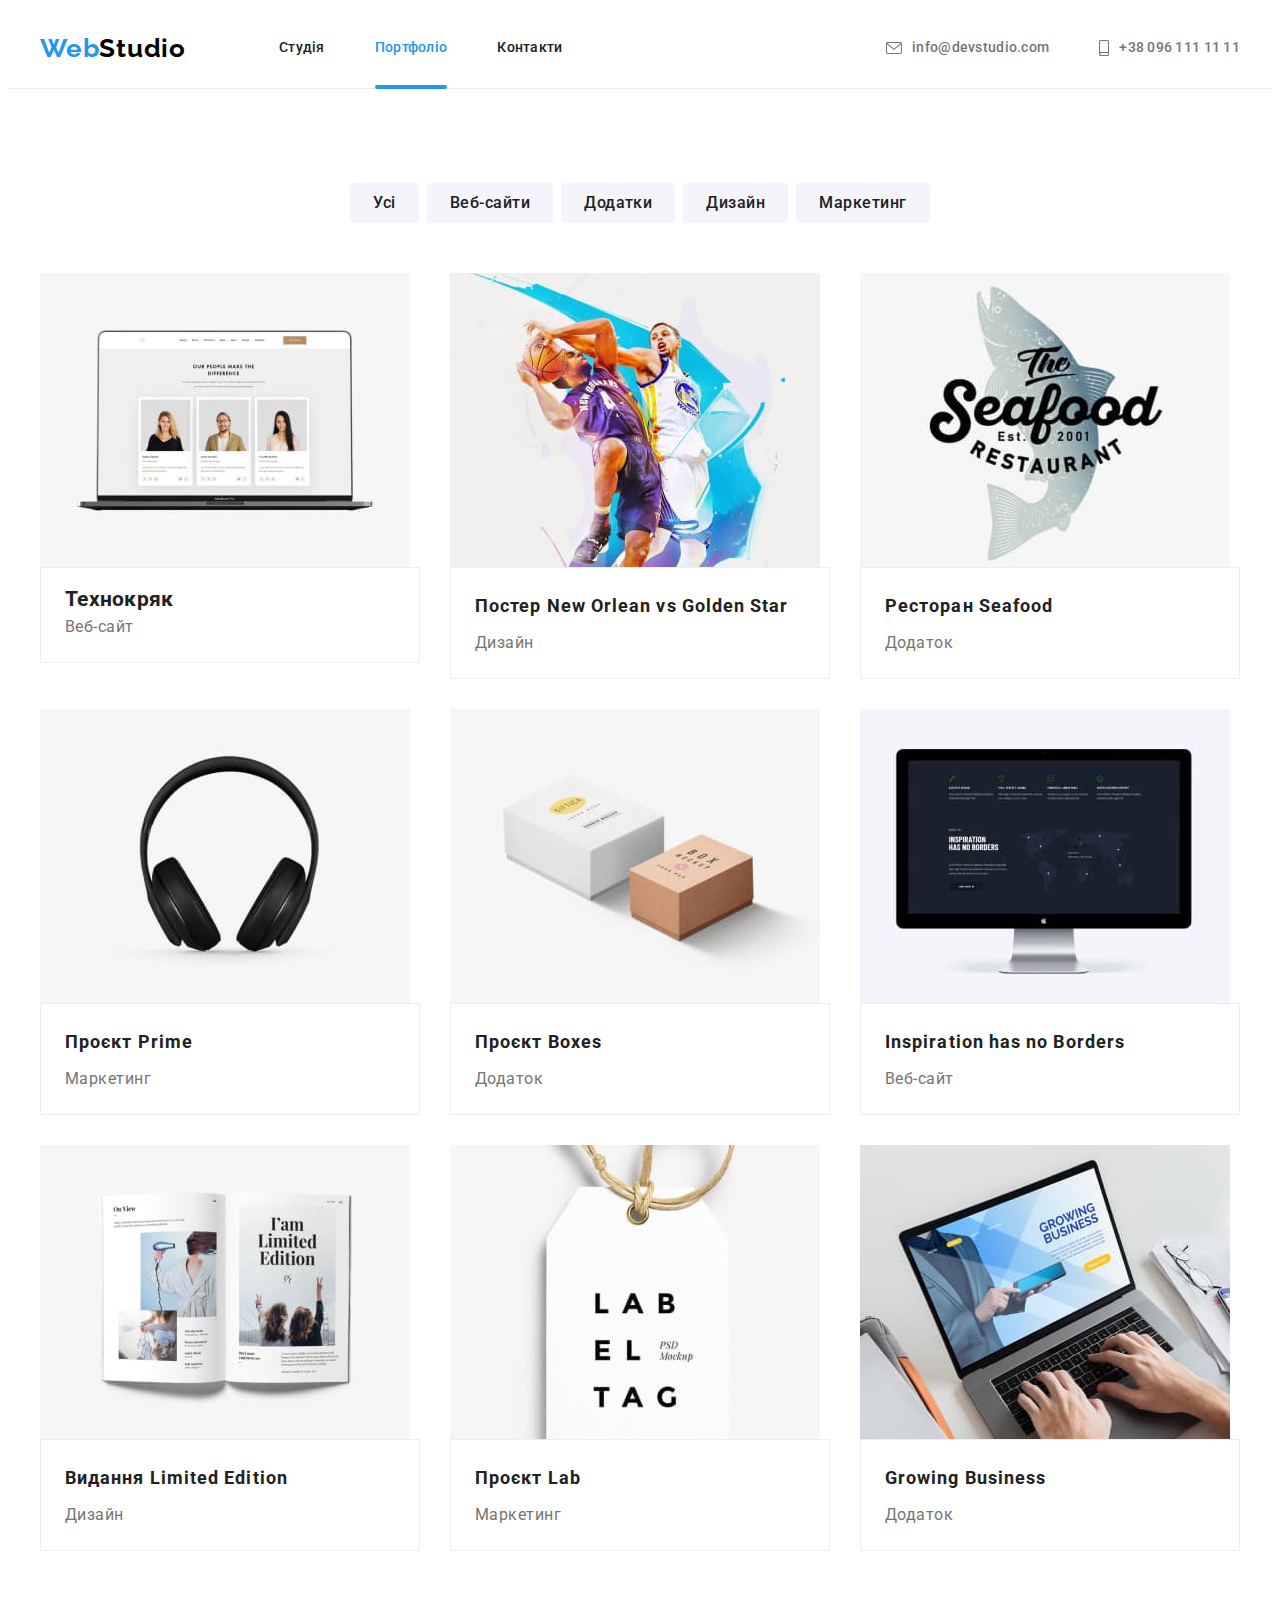
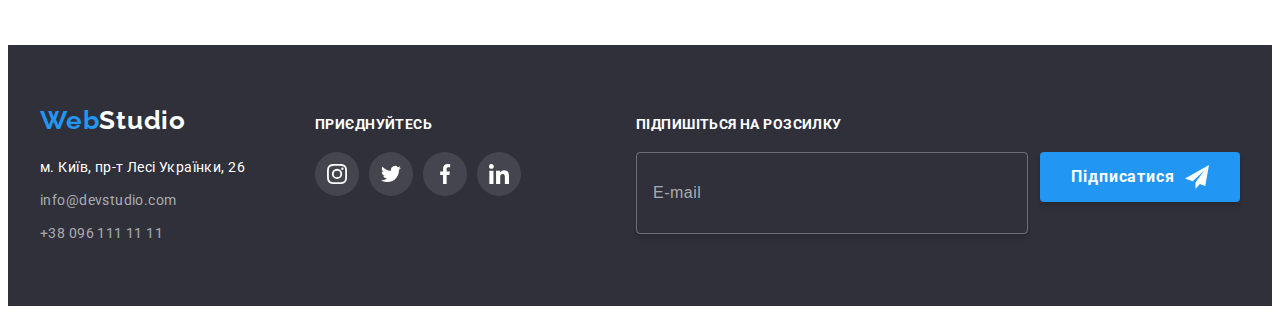
==== portfolio.html @ 50633098 "add base" ====
<!DOCTYPE html>
<html lang="uk">
  <head>
    <meta charset="UTF-8" />
    <meta http-equiv="X-UA-Compatible" content="IE=edge" />
    <meta name="viewport" content="width=device-width, initial-scale=1.0" />
    <title>Document</title>
    <link rel="preconnect" href="https://fonts.googleapis.com" />
    <link rel="preconnect" href="https://fonts.gstatic.com" crossorigin />
    <link
      href="https://fonts.googleapis.com/css2?family=Raleway:wght@700&family=Roboto:wght@400;500;700;900&display=swap"
      rel="stylesheet"
    />
    <link
      rel="stylesheet"
      href="https://cdnjs.cloudflare.com/ajax/libs/modern-normalize/1.1.0/modern-normalize.min.css"
      integrity="sha512-wpPYUAdjBVSE4KJnH1VR1HeZfpl1ub8YT/NKx4PuQ5NmX2tKuGu6U/JRp5y+Y8XG2tV+wKQpNHVUX03MfMFn9Q=="
      crossorigin="anonymous"
      referrerpolicy="no-referrer"
    />
    <link rel="stylesheet" href="./css/main.min.css" />
  </head>
  <body>
    <header class="header">
      <div class="container header__container">
        <nav class="navigation">
          <a href="./index.html" class="logo link" lang="en"
            >Web<span class="logo--color-dark">Studio</span></a
          >
          <ul class="menu list">
            <li class="menu__item">
              <a href="./index.html" class="menu__link link">Студія</a>
            </li>
            <li class="menu__item">
              <a href="./portfolio.html" class="menu__link link current">Портфоліо</a>
            </li>
            <li class="menu__item">
              <a href="#" class="menu__link link">Контакти</a>
            </li>
          </ul>
        </nav>
        <ul class="connect list connect__header">
          <li class="connect__item">
            <a class="connect__mail link" href="mailto:info@devstudio.com"
              ><svg class="connect__mail-icon" width="16" height="12">
                <use href="./images/icons.svg#icon-envelope"></use></svg
              >info@devstudio.com</a
            >
          </li>
          <li class="connect__item">
            <a class="connect__tel link" href="tel:+380961111111"
              ><svg class="connect__tel-icon" width="10" height="16">
                <use href="./images/icons.svg#icon-smartphone"></use></svg
              >+38 096 111 11 11</a
            >
          </li>
        </ul>
      </div>
    </header>

    <main>
      <section class="section portfolio">
        <div class="container buttons-container">
          <h1 class="visually-hidden">Портфоліо</h1>
          <ul class="list list-buttons">
            <li><button class="list-buttons__btn" type="button">Усі</button></li>

            <li><button class="list-buttons__btn" type="button">Веб-сайти</button></li>

            <li><button class="list-buttons__btn" type="button">Додатки</button></li>

            <li><button class="list-buttons__btn" type="button">Дизайн</button></li>

            <li><button class="list-buttons__btn" type="button">Маркетинг</button></li>
          </ul>

          <ul class="list card-list">
            <li class="card-list__item">
              <a class="link card-list__link" href="#1">
                <div class="top-wrap">
                  <img src="./images/laptop.jpg" alt="laptop" width="370" height="294" />
                  <p class="top-wrap__descr">
                    Ресурс пропонує комплексні пропозиції з різним рівнем функціоналу та сервісів.
                    Все це дозволить відвідувачу отримати вичерпні відомості про компанію чи
                    приватну особу.
                  </p>
                </div>
                <div class="portfolio-wrap">
                  <h2 class="card-card-list__title">Технокряк</h2>
                  <p class="card-list__text">Веб-сайт</p>
                </div>
              </a>
            </li>

            <li class="card-list__item">
              <a class="link card-list__link" href="#2">
                <div class="top-wrap">
                  <img
                    src="./images/basketball.jpg"
                    alt="basketball-players"
                    width="370"
                    height="294"
                  />
                  <p class="top-wrap__descr">
                    Lorem ipsum dolor sit amet consectetur, adipisicing elit. Consequatur veniam
                    assumenda labore, optio numquam consequuntur libero, cupiditate enim ratione
                    nobis deleniti vero tempora fuga sequi reiciendis, delectus rerum dicta iste.
                  </p>
                </div>

                <div class="portfolio-wrap">
                  <h2 class="card-list__title">
                    Постер <span lang="en">New Orlean vs Golden Star</span>
                  </h2>
                  <p class="card-list__text">Дизайн</p>
                </div>
              </a>
            </li>

            <li class="card-list__item">
              <a class="link card-list__link" href="#3">
                <div class="top-wrap">
                  <img src="./images/seafood.jpg" alt="seafood-app" width="370" height="294" />
                  <p class="top-wrap__descr">
                    Lorem ipsum, dolor sit amet consectetur adipisicing elit. Ex totam voluptates ea
                    consequuntur architecto quia ipsam distinctio quos expedita, impedit magnam
                    asperiores, quibusdam quisquam debitis earum neque. Consequatur, provident
                    quasi.
                  </p>
                </div>

                <div class="portfolio-wrap">
                  <h2 class="card-list__title">Ресторан <span lang="en">Seafood</span></h2>
                  <p class="card-list__text">Додаток</p>
                </div>
              </a>
            </li>

            <li class="card-list__item">
              <a class="link card-list__link" href="#4">
                <div class="top-wrap">
                  <img src="./images/headphones.jpg" alt="headphones" width="370" height="294" />
                  <p class="top-wrap__descr">
                    Lorem ipsum dolor sit, amet consectetur adipisicing elit. Sit necessitatibus
                    voluptates cupiditate cum voluptatum quaerat consequatur iste doloribus
                    perspiciatis quia, ad accusantium velit perferendis unde asperiores. Odio
                    blanditiis provident animi.
                  </p>
                </div>

                <div class="portfolio-wrap">
                  <h2 class="card-list__title">Проєкт <span lang="en">Prime</span></h2>
                  <p class="card-list__text">Маркетинг</p>
                </div>
              </a>
            </li>

            <li class="card-list__item">
              <a class="link card-list__link" href="#5">
                <div class="top-wrap">
                  <img src="./images/boxes.jpg" alt="boxes" width="370" height="294" />
                  <p class="top-wrap__descr">
                    Lorem ipsum dolor sit amet consectetur, adipisicing elit. Aperiam minus
                    explicabo a totam doloremque fugit odit quasi optio officiis veritatis at
                    numquam voluptatem, animi sed dolore repellendus. Consequuntur, minima
                    temporibus!
                  </p>
                </div>

                <div class="portfolio-wrap">
                  <h2 class="card-list__title">Проєкт <span lang="en">Boxes</span></h2>
                  <p class="card-list__text">Додаток</p>
                </div>
              </a>
            </li>

            <li class="card-list__item">
              <a class="link card-list__link" href="#6">
                <div class="top-wrap">
                  <img src="./images/monitor.jpg" alt="monitor" width="370" height="294" />
                  <p class="top-wrap__descr">
                    Lorem ipsum dolor sit amet consectetur adipisicing elit. Quas rem distinctio
                    alias molestias aspernatur amet reiciendis corporis magnam laudantium
                    praesentium eius, accusantium ducimus nisi adipisci, corrupti, tempora nobis
                    quae sit?
                  </p>
                </div>

                <div class="portfolio-wrap">
                  <h2 class="card-list__title">
                    <span lang="en">Inspiration has no Borders</span>
                  </h2>
                  <p class="card-list__text">Веб-сайт</p>
                </div>
              </a>
            </li>

            <li class="card-list__item">
              <a class="link card-list__link" href="#7">
                <div class="top-wrap">
                  <img src="./images/magazine.jpg" alt="magazine" width="370" height="294" />
                  <p class="top-wrap__descr">
                    Lorem ipsum dolor sit amet consectetur adipisicing elit. Quas rem distinctio
                    alias molestias aspernatur amet reiciendis corporis magnam laudantium
                    praesentium eius, accusantium ducimus nisi adipisci, corrupti, tempora nobis
                    quae sit?
                  </p>
                </div>

                <div class="portfolio-wrap">
                  <h2 class="card-list__title">Видання <span lang="en">Limited Edition</span></h2>
                  <p class="card-list__text">Дизайн</p>
                </div>
              </a>
            </li>

            <li class="card-list__item">
              <a class="link card-list__link" href="#8">
                <div class="top-wrap">
                  <img src="./images/tag.jpg" alt="label-tag" width="370" height="294" />
                  <p class="top-wrap__descr">
                    Lorem ipsum dolor sit amet consectetur adipisicing elit. Quas rem distinctio
                    alias molestias aspernatur amet reiciendis corporis magnam laudantium
                    praesentium eius, accusantium ducimus nisi adipisci, corrupti, tempora nobis
                    quae sit?
                  </p>
                </div>

                <div class="portfolio-wrap">
                  <h2 class="card-list__title">Проєкт <span lang="en">Lab</span></h2>
                  <p class="card-list__text">Маркетинг</p>
                </div>
              </a>
            </li>

            <li class="card-list__item">
              <a class="link card-list__link" href="#9">
                <div class="top-wrap">
                  <img src="./images/typing.jpg" alt="typing" width="370" height="294" />
                  <p class="top-wrap__descr">
                    Lorem ipsum dolor sit amet consectetur adipisicing elit. Quas rem distinctio
                    alias molestias aspernatur amet reiciendis corporis magnam laudantium
                    praesentium eius, accusantium ducimus nisi adipisci, corrupti, tempora nobis
                    quae sit?
                  </p>
                </div>

                <div class="portfolio-wrap">
                  <h2 class="card-list__title">
                    <span lang="en">Growing Business</span>
                  </h2>
                  <p class="card-list__text">Додаток</p>
                </div>
              </a>
            </li>
          </ul>
        </div>
      </section>
    </main>

    <footer class="section footer">
      <div class="container footer-container">
        <div class="footer-wrap">
          <div class="footer-address">
            <a class="logo link footer__logo" href="./index.html" lang="en"
              >Web<span class="logo--color-light">Studio</span></a
            >
            <address class="address">
              <ul class="list contacts-list">
                <li class="contacts-list__item">
                  <a
                    class="link contacts-list__map"
                    href="https://goo.gl/maps/CPtrU1FHBa2aNyZL9"
                    target="_blank"
                    rel="noopener noreferrer nofollow"
                    >м. Київ, пр-т Лесі Українки, 26</a
                  >
                </li>
                <li class="contacts-list__item">
                  <a class="link contacts-list__link" href="mailto:info@devstudio.com"
                    >info@devstudio.com</a
                  >
                </li>
                <li class="contacts-list__item">
                  <a class="link contacts-list__link" href="tel:+380961111111">+38 096 111 11 11</a>
                </li>
              </ul>
            </address>
          </div>

          <div class="footer-social">
            <p class="footer__title">Приєднуйтесь</p>
            <ul class="list socials">
              <li class="socials__item">
                <a
                  href=""
                  class="link socials__link socials__link--footer"
                  target="_blank"
                  rel="noreferrer noopener"
                >
                  <svg class="socials__icon" width="20" height="20">
                    <use href="./images/icons.svg#icon-instagram"></use>
                  </svg>
                </a>
              </li>
              <li class="socials__item">
                <a
                  href=""
                  class="link socials__link socials__link--footer"
                  target="_blank"
                  rel="noreferrer noopener"
                  ><svg class="socials__icon" width="20" height="20">
                    <use href="./images/icons.svg#icon-twitter"></use></svg
                ></a>
              </li>
              <li class="socials__item">
                <a
                  href=""
                  class="link socials__link socials__link--footer"
                  target="_blank"
                  rel="noreferrer noopener"
                  ><svg class="socials__icon" width="20" height="20">
                    <use href="./images/icons.svg#icon-facebook"></use></svg
                ></a>
              </li>
              <li class="socials__item">
                <a
                  href=""
                  class="link socials__link socials__link--footer"
                  target="_blank"
                  rel="noreferrer noopener"
                  ><svg class="socials__icon" width="20" height="20">
                    <use href="./images/icons.svg#icon-linkedin"></use></svg
                ></a>
              </li>
            </ul>
          </div>

          <div class="footer-sign-up">
            <form class="online-form">
              <label for="online-form__email" class="online-form__title"
                >Підпишіться на розсилку</label
              >
              <div class="wrap-input">
                <input
                  type="email"
                  name="user-sign-up"
                  class="online-form__input"
                  required
                  id="online-email"
                  placeholder="E-mail"
                />
                <button type="submit" class="btn online-form__btn">
                  Підписатися<svg class="online-form__icon" width="24" height="24">
                    <use href="./images/icons.svg#icon-send"></use>
                  </svg>
                </button>
              </div>
            </form>
          </div>
        </div>
      </div>
    </footer>
  </body>
</html>
---- css/main.min.css ----
:root{--primary-text-color: #212121;--secondary-text-color: #757575;--accent-color: #2196f3;--white-color: #ffffff;--secondary-bg-color: #f5f4fa;--footer-bg-color: #2f303a;--rgba-color: rgba(255, 255, 255, 0.6);--black-color: #000000;--hover-btn: #188ce8;--icons-color: #afb1b8;--card-set-gap: 30px;--card-shadow: 0px 1px 3px rgba(0, 0, 0, 0.12), 0px 1px 1px rgba(0, 0, 0, 0.14), 0px 2px 1px rgba(0, 0, 0, 0.2);--transition: 250ms cubic-bezier(0.4, 0, 0.2, 1)}p,h1,h2,h3,h4,h5,h6{margin:0}ul,ol{list-style:none;margin:0;padding-left:0}button{display:block;cursor:pointer;border:none;border-radius:4px}address{font-style:normal}img{display:block;max-width:100%;height:auto}.link{text-decoration:none}.pic-list__link,.img-list__text,.icons-list__area,.connect__mail,.connect__tel,.navigation,.header__container,.modal-form__check-text span,.modal-form__check-text,.modal__close,.socials__link,.btn{display:flex;align-items:center}body{font-family:"roboto",sans-serif;color:var(--primary-text-color);background:var(--white-color);font-size:14px;letter-spacing:.03em}.list{list-style:none}.link{font-size:14px;font-weight:500;line-height:1.14;letter-spacing:.02em;text-decoration:none;color:var(--primary-text-color)}.section{padding-top:94px;padding-bottom:94px}.visually-hidden{position:absolute;white-space:nowrap;width:1px;height:1px;overflow:hidden;border:0;padding:0;clip:rect(0 0 0 0);-webkit-clip-path:inset(50%);clip-path:inset(50%);margin:-1px}.logo{display:block;font-family:"Raleway",sans-serif;font-size:26px;font-weight:700;line-height:1.19;letter-spacing:.03em;color:var(--accent-color)}.logo--color-dark{color:#000;margin-right:93px}.logo--color-light{color:var(--white-color)}.container{width:1200px;padding-left:15px;padding-right:15px;margin:0 auto}.section-title{font-size:36px;line-height:1.17;margin-bottom:50px;text-align:center}.btn{font-family:inherit;font-style:normal;font-size:16px;font-weight:700;line-height:1.88;letter-spacing:.06em;margin:0 auto;color:var(--white-color);background-color:var(--accent-color);box-shadow:0px 4px 4px rgba(0,0,0,.15);border-radius:4px;border-color:rgba(0,0,0,0);transition:background-color var(--transition)}.btn:hover,.btn:focus{background-color:var(--hover-btn)}.socials{display:flex;justify-content:center;gap:10px}.socials__item{width:44px;height:44px}.socials__link{width:100%;height:100%;border-radius:50%;justify-content:center;transition:background-color var(--transition)}.socials__link:hover,.socials__link:focus{background-color:var(--accent-color);fill:var(--white-color)}.backdrop{width:100%;height:100%;background-color:rgba(0,0,0,.2);position:fixed;top:0;transition:opacity var(--transition),visibility var(--transition)}.backdrop.is-hidden{opacity:0;visibility:hidden;pointer-events:none}.modal{width:528px;min-height:581px;background-color:var(--white-color);border-radius:4px;box-shadow:0px 1px 3px rgba(0,0,0,.12),0px 1px 1px rgba(0,0,0,.14),0px 2px 1px rgba(0,0,0,.2);position:absolute;top:50%;left:50%;transform:translate(-50%, -50%) scale(1) rotate(0);transition:transform var(--transition),border-radius var(--transition);padding:40px}.backdrop.is-hidden .modal{transform:translate(-50%, -50%) scale(0) rotate(1turn);border-radius:50%}.modal__close{width:30px;height:30px;background-color:rgba(0,0,0,0);border:1px solid rgba(0,0,0,.1);border-radius:50%;position:absolute;top:8px;right:8px;justify-content:center;transition:fill var(--transition)}.modal__close:hover,.modal__close:focus{fill:var(--accent-color)}.modal__title{text-align:center;font-size:20px;font-weight:700;line-height:1.2;margin-bottom:12px}.modal-form__input{width:100%;height:40px;border:1px solid rgba(33,33,33,.2);border-radius:4px;color:var(--primary-text-color);font-size:14px;padding-left:42px;padding-right:12px;outline:rgba(0,0,0,0);transition:border var(--transition)}.modal-form__input:focus{border-color:var(--accent-color)}.modal-form__label{display:block;margin-bottom:4px;font-size:12px;line-height:1.17;letter-spacing:.01em;color:var(--secondary-text-color)}.modal-form__field{margin-bottom:10px}.modal-comment{margin-bottom:20px}.modal-form__checkbox{margin-bottom:30px}.modal-form__comment{width:100%;height:120px;border:1px solid rgba(33,33,33,.2);border-radius:4px;padding:12px 16px;outline:rgba(0,0,0,0);resize:none;transition:border-color var(--transition)}.modal-form__comment:focus{border-color:var(--accent-color)}.modal-form__comment::-moz-placeholder{font-size:12px;font-weight:400;line-height:.86;letter-spacing:.01em;color:rgba(117,117,117,.5)}.modal-form__comment:-ms-input-placeholder{font-size:12px;font-weight:400;line-height:.86;letter-spacing:.01em;color:rgba(117,117,117,.5)}.modal-form__comment::placeholder{font-size:12px;font-weight:400;line-height:.86;letter-spacing:.01em;color:rgba(117,117,117,.5)}.modal-form__input-wrap{position:relative}.modal-form__icon{position:absolute;left:12px;top:50%;transform:translateY(-50%);fill:currentColor;transition:fill var(--transition)}.modal-form__input:focus+.modal-form__icon{fill:var(--accent-color)}.modal-form__btn{width:200px;height:50px;padding:10px 52px}.modal-form__check-text{line-height:1.7;color:var(--secondary-text-color);justify-content:center}.modal-form__agree{color:var(--accent-color);margin-left:5px}.modal-form__check-text span{width:16px;height:15px;border:2px solid var(--primary-text-color);border-radius:2px;margin-right:8px;justify-content:center;fill:rgba(0,0,0,0);transition:border-color var(--transition),fill var(--transition)}.input-check:checked+.modal-form__check-text span{background-color:var(--accent-color);border-color:rgba(0,0,0,0);fill:var(--white-color)}.input-check:checked+.modal-form__check-text span{border-color:var(--accent-color)}.menu{display:flex;gap:50px}.menu .link.current::after{content:"";position:absolute;width:100%;height:4px;bottom:-1px;right:0;background:var(--accent-color);border-radius:2px}.menu .link:hover,.menu .link:focus{color:var(--accent-color)}.menu .link.current{color:var(--accent-color)}.menu__link{padding-top:32px;padding-bottom:32px}.menu__link{display:block;transition:color var(--transition);position:relative}.connect__mail,.connect__tel{font-size:14px;font-weight:500;line-height:1.14;letter-spacing:.02em;padding-top:32px;padding-bottom:32px;color:var(--secondary-text-color);justify-content:center;fill:currentColor;transition:color var(--transition)}.connect__mail:hover,.connect__mail:focus,.connect__tel:hover,.connect__tel:focus{color:var(--accent-color)}.header{border-bottom:1px solid #ececec}.connect{display:flex}.connect__header{margin-left:auto;gap:50px}.connect__mail-icon,.connect__tel-icon{margin-right:10px}.hero__container{text-align:center;padding-top:200px;padding-bottom:200px}.hero__title{font-size:44px;font-weight:900;line-height:1.36;letter-spacing:.06em;text-transform:uppercase;width:696px;margin:0 auto;color:var(--white-color);margin-bottom:30px}.hero__btn{padding:10px 32px}.overlay{max-width:1600px;height:600px;margin-left:auto;margin-right:auto;background-color:var(--footer-bg-color);background-image:linear-gradient(rgba(47, 48, 58, 0.4), rgba(47, 48, 58, 0.4)),url(../images/bg-img.jpg);background-repeat:no-repeat;background-position:center;background-size:cover}.icons-list{display:flex;gap:30px}.icons-list__item{width:270px}.icons-list__area{width:100%;height:120px;background:var(--secondary-bg-color);border-radius:4px;justify-content:center;margin-bottom:30px}.icons-list__title{font-size:14px;line-height:1.14;font-size:14px;line-height:1.14;text-transform:uppercase;margin-bottom:10px}.icons-list__text{font-size:14px;line-height:1.71;color:var(--secondary-text-color)}.about__container{padding-top:0}.img-list{display:flex;gap:30px}.img-list__wrap{position:relative}.img-list__text{position:absolute;bottom:0;color:var(--white-color);background:rgba(47,48,58,.8);font-weight:700;line-height:1.1;text-transform:uppercase;height:70px;width:100%;text-align:center;justify-content:center}.team{background-color:var(--secondary-bg-color)}.people-list{display:flex;gap:30px}.people-list__item{width:270px;background:var(--white-color);box-shadow:0px 1px 3px rgba(0,0,0,.12),0px 1px 1px rgba(0,0,0,.14),0px 2px 1px rgba(0,0,0,.2);border-radius:0px 0px 4px 4px;display:block}.people-list__wrap{padding-top:30px;padding-bottom:30px}.people-list__title{font-size:16px;font-weight:500;line-height:1.19;text-align:center;color:var(--primary-text-color);margin-bottom:10px}.people-list__text{font-size:16px;line-height:1.19;text-align:center;margin-bottom:16px;color:var(--secondary-text-color)}.socials__link--team{background:var(--white-color);fill:var(--icons-color);transition:fill var(--transition)}.socials__link--team:hover,.socials__link--team:focus{fill:var(--white-color)}.pic-list{display:flex;gap:30px}.pic-list__item{width:calc((100% - 150px)/6);height:90px}.pic-list__link{width:100%;height:100%;border:1px solid var(--icons-color);border-radius:4px;justify-content:center;fill:var(--icons-color);transition:border-color var(--transition),fill var(--transition)}.pic-list__link:hover,.pic-list__link:focus{border-color:var(--accent-color);fill:var(--accent-color)}.footer{padding-top:60px;padding-bottom:60px;background-color:var(--footer-bg-color)}.footer__logo{margin-bottom:20px}.address{font-style:normal}.contacts-list__map,.contacts-list__link{font-size:14px;font-weight:400;line-height:1.71;letter-spacing:.03em;transition:color var(--transition)}.contacts-list__map:hover,.contacts-list__map:focus,.contacts-list__link:hover,.contacts-list__link:focus{color:var(--accent-color)}.contacts-list__map{color:var(--white-color)}.contacts-list__link{color:var(--rgba-color)}.contacts-list__item:not(:last-child){margin-bottom:9px}.socials__link--footer{background:rgba(255,255,255,.1);fill:var(--white-color)}.footer__title,.online-form__title{margin-bottom:20px;text-transform:uppercase;font-weight:700;color:var(--white-color)}.online-form__title{display:block}.footer-wrap{display:flex;align-items:baseline}.footer-social{margin-left:70px}.footer-sign-up{margin-left:auto}.wrap-input{display:flex}.online-form__input{width:358px;height:50px;border:1px solid rgba(255,255,255,.3);box-shadow:0px 4px 4px rgba(0,0,0,.15);border-radius:4px;color:var(--secondary-text-color);font-size:16px;font-weight:400;line-height:1.26;letter-spacing:.03em;padding:15px 16px;outline:rgba(0,0,0,0);background-color:rgba(0,0,0,0);margin-right:12px;transition:border-color var(--transition)}.online-form__input:focus{border-color:var(--accent-color)}.online-form__input::-moz-placeholder{font-size:16px;line-height:1.26;letter-spacing:.03em;align-items:center;color:rgba(255,255,255,.6)}.online-form__input:-ms-input-placeholder{font-size:16px;line-height:1.26;letter-spacing:.03em;align-items:center;color:rgba(255,255,255,.6)}.online-form__input::placeholder{font-size:16px;line-height:1.26;letter-spacing:.03em;align-items:center;color:rgba(255,255,255,.6)}.online-form__btn{justify-content:center;gap:10px;width:200px;height:50px;padding:10px 28px}.online-form__icon{fill:currentColor}.list-buttons{display:flex;gap:8px;justify-content:center;margin-bottom:50px}.list-buttons__btn{display:inline-block;padding:6px 22px;border:1px solid rgba(0,0,0,0);font-family:inherit;font-style:normal;font-size:16px;font-weight:500;line-height:1.63;letter-spacing:.03em;text-align:center;color:var(--primary-text-color);background-color:var(--secondary-bg-color);transition:background-color var(--transition),color var(--transition),box-shadow var(--transition)}.list-buttons__btn:hover,.list-buttons__btn:focus{color:var(--white-color);background-color:var(--accent-color);box-shadow:0px 3px 1px rgba(0,0,0,.1),0px 1px 2px rgba(0,0,0,.08),0px 2px 2px rgba(0,0,0,.12)}.card-list{display:flex;flex-wrap:wrap;gap:30px}.card-list>.card-list__item{flex-basis:calc((100% - 60px)/3)}.top-wrap{position:relative;overflow:hidden}.top-wrap__descr{position:absolute;top:0;padding:63px 24px;color:var(--white-color);background:rgba(33,150,243,.9);font-size:18px;font-weight:400;line-height:1.6;letter-spacing:.03em;height:100%;transform:translateY(100%);transition:transform var(--transition)}.card-list__link:hover .top-wrap__descr,.card-list__link:focus .top-wrap__descr{transform:translateY(0)}.portfolio-wrap{padding:20px 24px;border:1px solid #eee}.card-list__title{font-size:18px;line-height:2;letter-spacing:.06em;color:var(--primary-text-color);margin-bottom:4px}.card-list__text{font-size:16px;font-weight:400;line-height:1.88;letter-spacing:.03em;color:var(--secondary-text-color)}.card-list__link{display:block;transition:box-shadow var(--transition)}.card-list__link:hover,.card-list__link:focus{box-shadow:0px 1px 1px rgba(0,0,0,.12),0px 4px 4px rgba(0,0,0,.06),1px 4px 6px rgba(0,0,0,.16)}/*# sourceMappingURL=main.min.css.map */
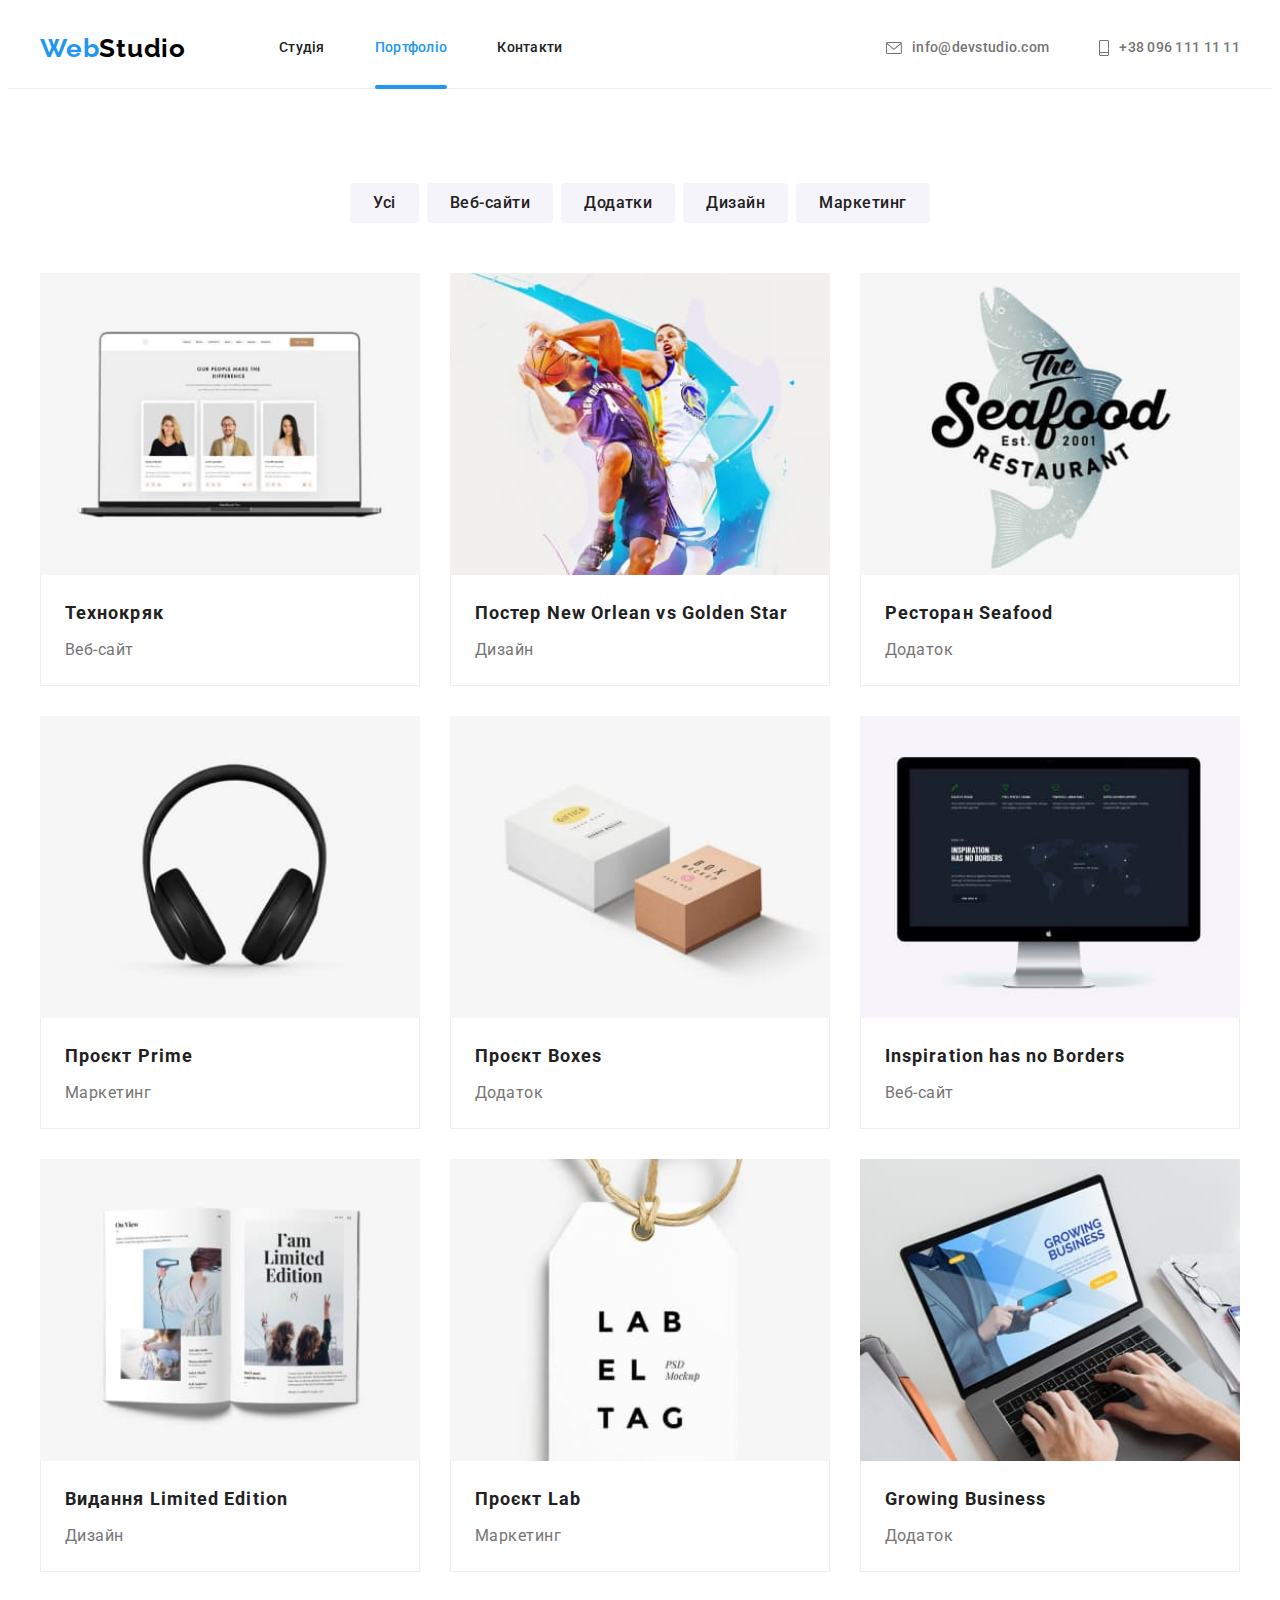
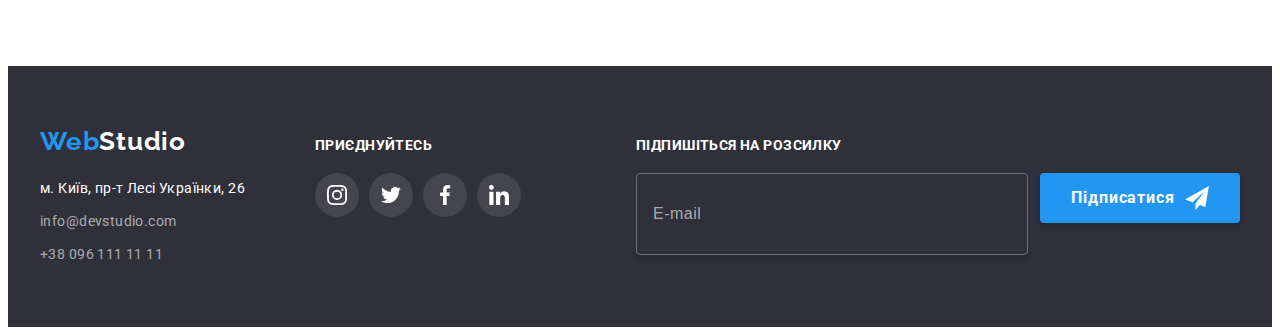
==== commit a2dfe9bf: "add portfolio" ====
--- a/portfolio.html
+++ b/portfolio.html
@@ -55,6 +55,72 @@
             >
           </li>
         </ul>
+        <button type="button" class="menu-open" data-menu-open>
+          <svg width="40" height="40">
+            <use href="./images/icons.svg#icon-menu-mob"></use>
+          </svg>
+        </button>
+      </div>
+
+      <div class="mob-menu is-hidden" data-menu>
+        <div class="mob-menu__container">
+          <div class="mob-menu-top">
+            <button type="button" class="menu-close" data-menu-close>
+              <svg width="40" height="40">
+                <use href="./images/icons.svg#icon-close-mob"></use>
+              </svg>
+            </button>
+            <ul class="mob-menu-list list">
+              <li class="mob-menu-list__item">
+                <a href="./index.html" class="mob-menu-list__link link mob-menu-list__link--active"
+                  >Студія</a
+                >
+              </li>
+              <li class="mob-menu-list__item">
+                <a href="./portfolio.html" class="mob-menu-list__link link">Портфоліо</a>
+              </li>
+              <li class="mob-menu-list__item">
+                <a href="#" class="mob-menu-list__link link">Контакти</a>
+              </li>
+            </ul>
+          </div>
+
+          <div class="mob-menu-bottom">
+            <ul class="mob-connect list">
+              <li class="mob-connect__item">
+                <a class="mob-connect__tel link" href="tel:+380961111111">+38 096 111 11 11</a>
+              </li>
+              <li class="mob-connect__item">
+                <a class="mob-connect__mail link" href="mailto:info@devstudio.com"
+                  >info@devstudio.com</a
+                >
+              </li>
+            </ul>
+
+            <ul class="list mob-soc">
+              <li class="mob-soc__item">
+                <a href="" class="link mob-soc__link" target="_blank" rel="noreferrer noopener"
+                  >Instagram</a
+                >
+              </li>
+              <li class="mob-soc__item">
+                <a href="" class="link mob-soc__link" target="_blank" rel="noreferrer noopener"
+                  >Twitter</a
+                >
+              </li>
+              <li class="mob-soc__item">
+                <a href="" class="link mob-soc__link" target="_blank" rel="noreferrer noopener"
+                  >Facebook</a
+                >
+              </li>
+              <li class="mob-soc__item">
+                <a href="" class="link mob-soc__link" target="_blank" rel="noreferrer noopener"
+                  >LinkedIn</a
+                >
+              </li>
+            </ul>
+          </div>
+        </div>
       </div>
     </header>
 
@@ -78,7 +144,22 @@
             <li class="card-list__item">
               <a class="link card-list__link" href="#1">
                 <div class="top-wrap">
-                  <img src="./images/laptop.jpg" alt="laptop" width="370" height="294" />
+                  <picture>
+                    <source
+                      srcset="./images/laptop.jpg 1x, ./images/laptop-2x.jpg"
+                      media="(min-width: 1200px)"
+                    />
+                    <source
+                      srcset="./images/laptop-tab.jpg 1x, ./images/laptop-tab-2x.jpg"
+                      media="(min-width: 768px)"
+                    />
+                    <source
+                      srcset="./images/laptop-mob.jpg 1x, ./images/laptop-mob-2x.jpg"
+                      media="(max-width: 480px)"
+                    />
+                    <img src="./images/laptop-mob.jpg" alt="laptop" width="450" />
+                  </picture>
+
                   <p class="top-wrap__descr">
                     Ресурс пропонує комплексні пропозиції з різним рівнем функціоналу та сервісів.
                     Все це дозволить відвідувачу отримати вичерпні відомості про компанію чи
@@ -86,7 +167,7 @@
                   </p>
                 </div>
                 <div class="portfolio-wrap">
-                  <h2 class="card-card-list__title">Технокряк</h2>
+                  <h2 class="card card-list__title">Технокряк</h2>
                   <p class="card-list__text">Веб-сайт</p>
                 </div>
               </a>
@@ -95,12 +176,27 @@
             <li class="card-list__item">
               <a class="link card-list__link" href="#2">
                 <div class="top-wrap">
-                  <img
-                    src="./images/basketball.jpg"
-                    alt="basketball-players"
-                    width="370"
-                    height="294"
-                  />
+                  <picture>
+                    <source
+                      srcset="./images/basketball.jpg 1x, ./images/basketball-2x.jpg"
+                      media="(min-width: 1200px)"
+                    />
+                    <source
+                      srcset="./images/basketball-tab.jpg 1x, ./images/basketball-2x.jpg"
+                      media="(min-width: 768px)"
+                    />
+                    <source
+                      srcset="./images/basketball-mob.jpg 1x, ./images/basketball-mob-2x.jpg"
+                      media="(max-width: 480px)"
+                    />
+                    <img
+                      src="./images/basketball.jpg"
+                      alt="basketball-players"
+                      width="450"
+                      height="294"
+                    />
+                  </picture>
+
                   <p class="top-wrap__descr">
                     Lorem ipsum dolor sit amet consectetur, adipisicing elit. Consequatur veniam
                     assumenda labore, optio numquam consequuntur libero, cupiditate enim ratione
@@ -120,7 +216,22 @@
             <li class="card-list__item">
               <a class="link card-list__link" href="#3">
                 <div class="top-wrap">
-                  <img src="./images/seafood.jpg" alt="seafood-app" width="370" height="294" />
+                  <picture>
+                    <source
+                      srcset="./images/seafood.jpg 1x, ./images/seafood-2x.jpg"
+                      media="(min-width: 1200px)"
+                    />
+                    <source
+                      srcset="./images/seafood-tab.jpg 1x, ./images/seafood-tab-2x.jpg"
+                      media="(min-width: 768px)"
+                    />
+                    <source
+                      srcset="./images/seafood-mob.jpg 1x, ./images/seafood-mob-2x.jpg"
+                      media="(max-width: 480px)"
+                    />
+                    <img src="./images/seafood-mob.jpg" alt="seafood-app" width="450" />
+                  </picture>
+
                   <p class="top-wrap__descr">
                     Lorem ipsum, dolor sit amet consectetur adipisicing elit. Ex totam voluptates ea
                     consequuntur architecto quia ipsam distinctio quos expedita, impedit magnam
@@ -139,7 +250,22 @@
             <li class="card-list__item">
               <a class="link card-list__link" href="#4">
                 <div class="top-wrap">
-                  <img src="./images/headphones.jpg" alt="headphones" width="370" height="294" />
+                  <picture>
+                    <source
+                      srcset="./images/headphones.jpg 1x, ./images/headphones-2x.jpg"
+                      media="(min-width: 1200px)"
+                    />
+                    <source
+                      srcset="./images/headphones-tab.jpg 1x, ./images/headphones-tab-2x.jpg"
+                      media="(min-width: 768px)"
+                    />
+                    <source
+                      srcset="./images/headphones-mob.jpg 1x, ./images/headphones-mob-2x.jpg"
+                      media="(max-width: 480px)"
+                    />
+                    <img src="./images/headphones-mob.jpg" alt="headphones" width="450" />
+                  </picture>
+
                   <p class="top-wrap__descr">
                     Lorem ipsum dolor sit, amet consectetur adipisicing elit. Sit necessitatibus
                     voluptates cupiditate cum voluptatum quaerat consequatur iste doloribus
@@ -158,7 +284,22 @@
             <li class="card-list__item">
               <a class="link card-list__link" href="#5">
                 <div class="top-wrap">
-                  <img src="./images/boxes.jpg" alt="boxes" width="370" height="294" />
+                  <picture>
+                    <source
+                      srcset="./images/boxes.jpg 1x, ./images/boxes-2x.jpg"
+                      media="(min-width: 1200px)"
+                    />
+                    <source
+                      srcset="./images/boxes-tab.jpg 1x, ./images/boxes-tab-2x.jpg"
+                      media="(min-width: 768px)"
+                    />
+                    <source
+                      srcset="./images/boxes-mob.jpg 1x, ./images/boxes-mob-2x.jpg"
+                      media="(max-width: 480px)"
+                    />
+                    <img src="./images/boxes-mob.jpg" alt="boxes" width="450" />
+                  </picture>
+
                   <p class="top-wrap__descr">
                     Lorem ipsum dolor sit amet consectetur, adipisicing elit. Aperiam minus
                     explicabo a totam doloremque fugit odit quasi optio officiis veritatis at
@@ -177,7 +318,22 @@
             <li class="card-list__item">
               <a class="link card-list__link" href="#6">
                 <div class="top-wrap">
-                  <img src="./images/monitor.jpg" alt="monitor" width="370" height="294" />
+                  <picture>
+                    <source
+                      srcset="./images/monitor.jpg 1x, ./images/monitor-2x.jpg"
+                      media="(min-width: 1200px)"
+                    />
+                    <source
+                      srcset="./images/monitor-tab.jpg 1x, ./images/monitor-tab-2x.jpg"
+                      media="(min-width: 768px)"
+                    />
+                    <source
+                      srcset="./images/monitor-mob.jpg 1x, ./images/monitor-mob-2x.jpg"
+                      media="(max-width: 480px)"
+                    />
+                    <img src="./images/monitor-mob.jpg" alt="monitor" width="450" />
+                  </picture>
+
                   <p class="top-wrap__descr">
                     Lorem ipsum dolor sit amet consectetur adipisicing elit. Quas rem distinctio
                     alias molestias aspernatur amet reiciendis corporis magnam laudantium
@@ -198,7 +354,22 @@
             <li class="card-list__item">
               <a class="link card-list__link" href="#7">
                 <div class="top-wrap">
-                  <img src="./images/magazine.jpg" alt="magazine" width="370" height="294" />
+                  <picture>
+                    <source
+                      srcset="./images/magazine.jpg 1x, ./images/magazine-2x.jpg"
+                      media="(min-width: 1200px)"
+                    />
+                    <source
+                      srcset="./images/magazine-tab.jpg 1x, ./images/magazine-tab-2x.jpg"
+                      media="(min-width: 768px)"
+                    />
+                    <source
+                      srcset="./images/magazine-mob.jpg 1x, ./images/magazine-mob-2x.jpg"
+                      media="(max-width: 480px)"
+                    />
+                    <img src="./images/magazine-mob.jpg" alt="magazine" width="450" />
+                  </picture>
+
                   <p class="top-wrap__descr">
                     Lorem ipsum dolor sit amet consectetur adipisicing elit. Quas rem distinctio
                     alias molestias aspernatur amet reiciendis corporis magnam laudantium
@@ -217,7 +388,22 @@
             <li class="card-list__item">
               <a class="link card-list__link" href="#8">
                 <div class="top-wrap">
-                  <img src="./images/tag.jpg" alt="label-tag" width="370" height="294" />
+                  <picture>
+                    <source
+                      srcset="./images/tag.jpg 1x, ./images/tag-2x.jpg"
+                      media="(min-width: 1200px)"
+                    />
+                    <source
+                      srcset="./images/tag-tab.jpg 1x, ./images/tag-tab-2x.jpg"
+                      media="(min-width: 768px)"
+                    />
+                    <source
+                      srcset="./images/tag-mob.jpg 1x, ./images/tag-mob-2x.jpg"
+                      media="(max-width: 480px)"
+                    />
+                    <img src="./images/tag-mob.jpg" alt="label-tag" width="450" />
+                  </picture>
+
                   <p class="top-wrap__descr">
                     Lorem ipsum dolor sit amet consectetur adipisicing elit. Quas rem distinctio
                     alias molestias aspernatur amet reiciendis corporis magnam laudantium
@@ -236,7 +422,22 @@
             <li class="card-list__item">
               <a class="link card-list__link" href="#9">
                 <div class="top-wrap">
-                  <img src="./images/typing.jpg" alt="typing" width="370" height="294" />
+                  <picture>
+                    <source
+                      srcset="./images/typing.jpg 1x, ./images/typing-2x.jpg"
+                      media="(min-width: 1200px)"
+                    />
+                    <source
+                      srcset="./images/typing-tab.jpg 1x, ./images/typing-tab-2x.jpg"
+                      media="(min-width: 768px)"
+                    />
+                    <source
+                      srcset="./images/typing-mob.jpg 1x, ./images/typing-mob-2x.jpg"
+                      media="(max-width: 480px)"
+                    />
+                    <img src="./images/typing-mob.jpg" alt="typing" width="450" />
+                  </picture>
+
                   <p class="top-wrap__descr">
                     Lorem ipsum dolor sit amet consectetur adipisicing elit. Quas rem distinctio
                     alias molestias aspernatur amet reiciendis corporis magnam laudantium
@@ -260,104 +461,102 @@
 
     <footer class="section footer">
       <div class="container footer-container">
-        <div class="footer-wrap">
-          <div class="footer-address">
-            <a class="logo link footer__logo" href="./index.html" lang="en"
-              >Web<span class="logo--color-light">Studio</span></a
+        <div class="footer-address">
+          <a class="logo link footer__logo" href="./index.html" lang="en"
+            >Web<span class="logo--color-light">Studio</span></a
+          >
+          <address class="address">
+            <ul class="list contacts-list">
+              <li class="contacts-list__item">
+                <a
+                  class="link contacts-list__map"
+                  href="https://goo.gl/maps/CPtrU1FHBa2aNyZL9"
+                  target="_blank"
+                  rel="noopener noreferrer nofollow"
+                  >м. Київ, пр-т Лесі Українки, 26</a
+                >
+              </li>
+              <li class="contacts-list__item">
+                <a class="link contacts-list__link" href="mailto:info@devstudio.com"
+                  >info@devstudio.com</a
+                >
+              </li>
+              <li class="contacts-list__item">
+                <a class="link contacts-list__link" href="tel:+380961111111">+38 096 111 11 11</a>
+              </li>
+            </ul>
+          </address>
+        </div>
+
+        <div class="footer-social">
+          <p class="footer__title">Приєднуйтесь</p>
+          <ul class="list socials">
+            <li class="socials__item">
+              <a
+                href=""
+                class="link socials__link socials__link--footer"
+                target="_blank"
+                rel="noreferrer noopener"
+              >
+                <svg class="socials__icon" width="20" height="20">
+                  <use href="./images/icons.svg#icon-instagram"></use>
+                </svg>
+              </a>
+            </li>
+            <li class="socials__item">
+              <a
+                href=""
+                class="link socials__link socials__link--footer"
+                target="_blank"
+                rel="noreferrer noopener"
+                ><svg class="socials__icon" width="20" height="20">
+                  <use href="./images/icons.svg#icon-twitter"></use></svg
+              ></a>
+            </li>
+            <li class="socials__item">
+              <a
+                href=""
+                class="link socials__link socials__link--footer"
+                target="_blank"
+                rel="noreferrer noopener"
+                ><svg class="socials__icon" width="20" height="20">
+                  <use href="./images/icons.svg#icon-facebook"></use></svg
+              ></a>
+            </li>
+            <li class="socials__item">
+              <a
+                href=""
+                class="link socials__link socials__link--footer"
+                target="_blank"
+                rel="noreferrer noopener"
+                ><svg class="socials__icon" width="20" height="20">
+                  <use href="./images/icons.svg#icon-linkedin"></use></svg
+              ></a>
+            </li>
+          </ul>
+        </div>
+
+        <div class="footer-sign-up">
+          <form class="online-form">
+            <label for="online-form__email" class="online-form__title"
+              >Підпишіться на розсилку</label
             >
-            <address class="address">
-              <ul class="list contacts-list">
-                <li class="contacts-list__item">
-                  <a
-                    class="link contacts-list__map"
-                    href="https://goo.gl/maps/CPtrU1FHBa2aNyZL9"
-                    target="_blank"
-                    rel="noopener noreferrer nofollow"
-                    >м. Київ, пр-т Лесі Українки, 26</a
-                  >
-                </li>
-                <li class="contacts-list__item">
-                  <a class="link contacts-list__link" href="mailto:info@devstudio.com"
-                    >info@devstudio.com</a
-                  >
-                </li>
-                <li class="contacts-list__item">
-                  <a class="link contacts-list__link" href="tel:+380961111111">+38 096 111 11 11</a>
-                </li>
-              </ul>
-            </address>
-          </div>
-
-          <div class="footer-social">
-            <p class="footer__title">Приєднуйтесь</p>
-            <ul class="list socials">
-              <li class="socials__item">
-                <a
-                  href=""
-                  class="link socials__link socials__link--footer"
-                  target="_blank"
-                  rel="noreferrer noopener"
-                >
-                  <svg class="socials__icon" width="20" height="20">
-                    <use href="./images/icons.svg#icon-instagram"></use>
-                  </svg>
-                </a>
-              </li>
-              <li class="socials__item">
-                <a
-                  href=""
-                  class="link socials__link socials__link--footer"
-                  target="_blank"
-                  rel="noreferrer noopener"
-                  ><svg class="socials__icon" width="20" height="20">
-                    <use href="./images/icons.svg#icon-twitter"></use></svg
-                ></a>
-              </li>
-              <li class="socials__item">
-                <a
-                  href=""
-                  class="link socials__link socials__link--footer"
-                  target="_blank"
-                  rel="noreferrer noopener"
-                  ><svg class="socials__icon" width="20" height="20">
-                    <use href="./images/icons.svg#icon-facebook"></use></svg
-                ></a>
-              </li>
-              <li class="socials__item">
-                <a
-                  href=""
-                  class="link socials__link socials__link--footer"
-                  target="_blank"
-                  rel="noreferrer noopener"
-                  ><svg class="socials__icon" width="20" height="20">
-                    <use href="./images/icons.svg#icon-linkedin"></use></svg
-                ></a>
-              </li>
-            </ul>
-          </div>
-
-          <div class="footer-sign-up">
-            <form class="online-form">
-              <label for="online-form__email" class="online-form__title"
-                >Підпишіться на розсилку</label
-              >
-              <div class="wrap-input">
-                <input
-                  type="email"
-                  name="user-sign-up"
-                  class="online-form__input"
-                  required
-                  id="online-email"
-                  placeholder="E-mail"
-                />
-                <button type="submit" class="btn online-form__btn">
-                  Підписатися<svg class="online-form__icon" width="24" height="24">
-                    <use href="./images/icons.svg#icon-send"></use>
-                  </svg>
-                </button>
-              </div>
-            </form>
-          </div>
+            <div class="wrap-input">
+              <input
+                type="email"
+                name="user-sign-up"
+                class="online-form__input"
+                required
+                id="online-email"
+                placeholder="E-mail"
+              />
+              <button type="submit" class="btn online-form__btn">
+                Підписатися<svg class="online-form__icon" width="24" height="24">
+                  <use href="./images/icons.svg#icon-send"></use>
+                </svg>
+              </button>
+            </div>
+          </form>
         </div>
       </div>
     </footer>
--- a/css/main.min.css
+++ b/css/main.min.css
@@ -1 +1 @@
-:root{--primary-text-color: #212121;--secondary-text-color: #757575;--accent-color: #2196f3;--white-color: #ffffff;--secondary-bg-color: #f5f4fa;--footer-bg-color: #2f303a;--rgba-color: rgba(255, 255, 255, 0.6);--black-color: #000000;--hover-btn: #188ce8;--icons-color: #afb1b8;--card-set-gap: 30px;--card-shadow: 0px 1px 3px rgba(0, 0, 0, 0.12), 0px 1px 1px rgba(0, 0, 0, 0.14), 0px 2px 1px rgba(0, 0, 0, 0.2);--transition: 250ms cubic-bezier(0.4, 0, 0.2, 1)}p,h1,h2,h3,h4,h5,h6{margin:0}ul,ol{list-style:none;margin:0;padding-left:0}button{display:block;cursor:pointer;border:none;border-radius:4px}address{font-style:normal}img{display:block;max-width:100%;height:auto}.link{text-decoration:none}.pic-list__link,.img-list__text,.icons-list__area,.connect__mail,.connect__tel,.navigation,.header__container,.modal-form__check-text span,.modal-form__check-text,.modal__close,.socials__link,.btn{display:flex;align-items:center}body{font-family:"roboto",sans-serif;color:var(--primary-text-color);background:var(--white-color);font-size:14px;letter-spacing:.03em}.list{list-style:none}.link{font-size:14px;font-weight:500;line-height:1.14;letter-spacing:.02em;text-decoration:none;color:var(--primary-text-color)}.section{padding-top:94px;padding-bottom:94px}.visually-hidden{position:absolute;white-space:nowrap;width:1px;height:1px;overflow:hidden;border:0;padding:0;clip:rect(0 0 0 0);-webkit-clip-path:inset(50%);clip-path:inset(50%);margin:-1px}.logo{display:block;font-family:"Raleway",sans-serif;font-size:26px;font-weight:700;line-height:1.19;letter-spacing:.03em;color:var(--accent-color)}.logo--color-dark{color:#000;margin-right:93px}.logo--color-light{color:var(--white-color)}.container{width:1200px;padding-left:15px;padding-right:15px;margin:0 auto}.section-title{font-size:36px;line-height:1.17;margin-bottom:50px;text-align:center}.btn{font-family:inherit;font-style:normal;font-size:16px;font-weight:700;line-height:1.88;letter-spacing:.06em;margin:0 auto;color:var(--white-color);background-color:var(--accent-color);box-shadow:0px 4px 4px rgba(0,0,0,.15);border-radius:4px;border-color:rgba(0,0,0,0);transition:background-color var(--transition)}.btn:hover,.btn:focus{background-color:var(--hover-btn)}.socials{display:flex;justify-content:center;gap:10px}.socials__item{width:44px;height:44px}.socials__link{width:100%;height:100%;border-radius:50%;justify-content:center;transition:background-color var(--transition)}.socials__link:hover,.socials__link:focus{background-color:var(--accent-color);fill:var(--white-color)}.backdrop{width:100%;height:100%;background-color:rgba(0,0,0,.2);position:fixed;top:0;transition:opacity var(--transition),visibility var(--transition)}.backdrop.is-hidden{opacity:0;visibility:hidden;pointer-events:none}.modal{width:528px;min-height:581px;background-color:var(--white-color);border-radius:4px;box-shadow:0px 1px 3px rgba(0,0,0,.12),0px 1px 1px rgba(0,0,0,.14),0px 2px 1px rgba(0,0,0,.2);position:absolute;top:50%;left:50%;transform:translate(-50%, -50%) scale(1) rotate(0);transition:transform var(--transition),border-radius var(--transition);padding:40px}.backdrop.is-hidden .modal{transform:translate(-50%, -50%) scale(0) rotate(1turn);border-radius:50%}.modal__close{width:30px;height:30px;background-color:rgba(0,0,0,0);border:1px solid rgba(0,0,0,.1);border-radius:50%;position:absolute;top:8px;right:8px;justify-content:center;transition:fill var(--transition)}.modal__close:hover,.modal__close:focus{fill:var(--accent-color)}.modal__title{text-align:center;font-size:20px;font-weight:700;line-height:1.2;margin-bottom:12px}.modal-form__input{width:100%;height:40px;border:1px solid rgba(33,33,33,.2);border-radius:4px;color:var(--primary-text-color);font-size:14px;padding-left:42px;padding-right:12px;outline:rgba(0,0,0,0);transition:border var(--transition)}.modal-form__input:focus{border-color:var(--accent-color)}.modal-form__label{display:block;margin-bottom:4px;font-size:12px;line-height:1.17;letter-spacing:.01em;color:var(--secondary-text-color)}.modal-form__field{margin-bottom:10px}.modal-comment{margin-bottom:20px}.modal-form__checkbox{margin-bottom:30px}.modal-form__comment{width:100%;height:120px;border:1px solid rgba(33,33,33,.2);border-radius:4px;padding:12px 16px;outline:rgba(0,0,0,0);resize:none;transition:border-color var(--transition)}.modal-form__comment:focus{border-color:var(--accent-color)}.modal-form__comment::-moz-placeholder{font-size:12px;font-weight:400;line-height:.86;letter-spacing:.01em;color:rgba(117,117,117,.5)}.modal-form__comment:-ms-input-placeholder{font-size:12px;font-weight:400;line-height:.86;letter-spacing:.01em;color:rgba(117,117,117,.5)}.modal-form__comment::placeholder{font-size:12px;font-weight:400;line-height:.86;letter-spacing:.01em;color:rgba(117,117,117,.5)}.modal-form__input-wrap{position:relative}.modal-form__icon{position:absolute;left:12px;top:50%;transform:translateY(-50%);fill:currentColor;transition:fill var(--transition)}.modal-form__input:focus+.modal-form__icon{fill:var(--accent-color)}.modal-form__btn{width:200px;height:50px;padding:10px 52px}.modal-form__check-text{line-height:1.7;color:var(--secondary-text-color);justify-content:center}.modal-form__agree{color:var(--accent-color);margin-left:5px}.modal-form__check-text span{width:16px;height:15px;border:2px solid var(--primary-text-color);border-radius:2px;margin-right:8px;justify-content:center;fill:rgba(0,0,0,0);transition:border-color var(--transition),fill var(--transition)}.input-check:checked+.modal-form__check-text span{background-color:var(--accent-color);border-color:rgba(0,0,0,0);fill:var(--white-color)}.input-check:checked+.modal-form__check-text span{border-color:var(--accent-color)}.menu{display:flex;gap:50px}.menu .link.current::after{content:"";position:absolute;width:100%;height:4px;bottom:-1px;right:0;background:var(--accent-color);border-radius:2px}.menu .link:hover,.menu .link:focus{color:var(--accent-color)}.menu .link.current{color:var(--accent-color)}.menu__link{padding-top:32px;padding-bottom:32px}.menu__link{display:block;transition:color var(--transition);position:relative}.connect__mail,.connect__tel{font-size:14px;font-weight:500;line-height:1.14;letter-spacing:.02em;padding-top:32px;padding-bottom:32px;color:var(--secondary-text-color);justify-content:center;fill:currentColor;transition:color var(--transition)}.connect__mail:hover,.connect__mail:focus,.connect__tel:hover,.connect__tel:focus{color:var(--accent-color)}.header{border-bottom:1px solid #ececec}.connect{display:flex}.connect__header{margin-left:auto;gap:50px}.connect__mail-icon,.connect__tel-icon{margin-right:10px}.hero__container{text-align:center;padding-top:200px;padding-bottom:200px}.hero__title{font-size:44px;font-weight:900;line-height:1.36;letter-spacing:.06em;text-transform:uppercase;width:696px;margin:0 auto;color:var(--white-color);margin-bottom:30px}.hero__btn{padding:10px 32px}.overlay{max-width:1600px;height:600px;margin-left:auto;margin-right:auto;background-color:var(--footer-bg-color);background-image:linear-gradient(rgba(47, 48, 58, 0.4), rgba(47, 48, 58, 0.4)),url(../images/bg-img.jpg);background-repeat:no-repeat;background-position:center;background-size:cover}.icons-list{display:flex;gap:30px}.icons-list__item{width:270px}.icons-list__area{width:100%;height:120px;background:var(--secondary-bg-color);border-radius:4px;justify-content:center;margin-bottom:30px}.icons-list__title{font-size:14px;line-height:1.14;font-size:14px;line-height:1.14;text-transform:uppercase;margin-bottom:10px}.icons-list__text{font-size:14px;line-height:1.71;color:var(--secondary-text-color)}.about__container{padding-top:0}.img-list{display:flex;gap:30px}.img-list__wrap{position:relative}.img-list__text{position:absolute;bottom:0;color:var(--white-color);background:rgba(47,48,58,.8);font-weight:700;line-height:1.1;text-transform:uppercase;height:70px;width:100%;text-align:center;justify-content:center}.team{background-color:var(--secondary-bg-color)}.people-list{display:flex;gap:30px}.people-list__item{width:270px;background:var(--white-color);box-shadow:0px 1px 3px rgba(0,0,0,.12),0px 1px 1px rgba(0,0,0,.14),0px 2px 1px rgba(0,0,0,.2);border-radius:0px 0px 4px 4px;display:block}.people-list__wrap{padding-top:30px;padding-bottom:30px}.people-list__title{font-size:16px;font-weight:500;line-height:1.19;text-align:center;color:var(--primary-text-color);margin-bottom:10px}.people-list__text{font-size:16px;line-height:1.19;text-align:center;margin-bottom:16px;color:var(--secondary-text-color)}.socials__link--team{background:var(--white-color);fill:var(--icons-color);transition:fill var(--transition)}.socials__link--team:hover,.socials__link--team:focus{fill:var(--white-color)}.pic-list{display:flex;gap:30px}.pic-list__item{width:calc((100% - 150px)/6);height:90px}.pic-list__link{width:100%;height:100%;border:1px solid var(--icons-color);border-radius:4px;justify-content:center;fill:var(--icons-color);transition:border-color var(--transition),fill var(--transition)}.pic-list__link:hover,.pic-list__link:focus{border-color:var(--accent-color);fill:var(--accent-color)}.footer{padding-top:60px;padding-bottom:60px;background-color:var(--footer-bg-color)}.footer__logo{margin-bottom:20px}.address{font-style:normal}.contacts-list__map,.contacts-list__link{font-size:14px;font-weight:400;line-height:1.71;letter-spacing:.03em;transition:color var(--transition)}.contacts-list__map:hover,.contacts-list__map:focus,.contacts-list__link:hover,.contacts-list__link:focus{color:var(--accent-color)}.contacts-list__map{color:var(--white-color)}.contacts-list__link{color:var(--rgba-color)}.contacts-list__item:not(:last-child){margin-bottom:9px}.socials__link--footer{background:rgba(255,255,255,.1);fill:var(--white-color)}.footer__title,.online-form__title{margin-bottom:20px;text-transform:uppercase;font-weight:700;color:var(--white-color)}.online-form__title{display:block}.footer-wrap{display:flex;align-items:baseline}.footer-social{margin-left:70px}.footer-sign-up{margin-left:auto}.wrap-input{display:flex}.online-form__input{width:358px;height:50px;border:1px solid rgba(255,255,255,.3);box-shadow:0px 4px 4px rgba(0,0,0,.15);border-radius:4px;color:var(--secondary-text-color);font-size:16px;font-weight:400;line-height:1.26;letter-spacing:.03em;padding:15px 16px;outline:rgba(0,0,0,0);background-color:rgba(0,0,0,0);margin-right:12px;transition:border-color var(--transition)}.online-form__input:focus{border-color:var(--accent-color)}.online-form__input::-moz-placeholder{font-size:16px;line-height:1.26;letter-spacing:.03em;align-items:center;color:rgba(255,255,255,.6)}.online-form__input:-ms-input-placeholder{font-size:16px;line-height:1.26;letter-spacing:.03em;align-items:center;color:rgba(255,255,255,.6)}.online-form__input::placeholder{font-size:16px;line-height:1.26;letter-spacing:.03em;align-items:center;color:rgba(255,255,255,.6)}.online-form__btn{justify-content:center;gap:10px;width:200px;height:50px;padding:10px 28px}.online-form__icon{fill:currentColor}.list-buttons{display:flex;gap:8px;justify-content:center;margin-bottom:50px}.list-buttons__btn{display:inline-block;padding:6px 22px;border:1px solid rgba(0,0,0,0);font-family:inherit;font-style:normal;font-size:16px;font-weight:500;line-height:1.63;letter-spacing:.03em;text-align:center;color:var(--primary-text-color);background-color:var(--secondary-bg-color);transition:background-color var(--transition),color var(--transition),box-shadow var(--transition)}.list-buttons__btn:hover,.list-buttons__btn:focus{color:var(--white-color);background-color:var(--accent-color);box-shadow:0px 3px 1px rgba(0,0,0,.1),0px 1px 2px rgba(0,0,0,.08),0px 2px 2px rgba(0,0,0,.12)}.card-list{display:flex;flex-wrap:wrap;gap:30px}.card-list>.card-list__item{flex-basis:calc((100% - 60px)/3)}.top-wrap{position:relative;overflow:hidden}.top-wrap__descr{position:absolute;top:0;padding:63px 24px;color:var(--white-color);background:rgba(33,150,243,.9);font-size:18px;font-weight:400;line-height:1.6;letter-spacing:.03em;height:100%;transform:translateY(100%);transition:transform var(--transition)}.card-list__link:hover .top-wrap__descr,.card-list__link:focus .top-wrap__descr{transform:translateY(0)}.portfolio-wrap{padding:20px 24px;border:1px solid #eee}.card-list__title{font-size:18px;line-height:2;letter-spacing:.06em;color:var(--primary-text-color);margin-bottom:4px}.card-list__text{font-size:16px;font-weight:400;line-height:1.88;letter-spacing:.03em;color:var(--secondary-text-color)}.card-list__link{display:block;transition:box-shadow var(--transition)}.card-list__link:hover,.card-list__link:focus{box-shadow:0px 1px 1px rgba(0,0,0,.12),0px 4px 4px rgba(0,0,0,.06),1px 4px 6px rgba(0,0,0,.16)}/*# sourceMappingURL=main.min.css.map */+:root{--primary-text-color: #212121;--secondary-text-color: #757575;--accent-color: #2196f3;--white-color: #ffffff;--secondary-bg-color: #f5f4fa;--footer-bg-color: #2f303a;--rgba-color: rgba(255, 255, 255, 0.6);--black-color: #000000;--hover-btn: #188ce8;--icons-color: #afb1b8;--card-set-gap: 30px;--card-shadow: 0px 1px 3px rgba(0, 0, 0, 0.12), 0px 1px 1px rgba(0, 0, 0, 0.14), 0px 2px 1px rgba(0, 0, 0, 0.2);--transition: 250ms cubic-bezier(0.4, 0, 0.2, 1);--bg-gradient: linear-gradient(rgba(47, 48, 58, 0.4), rgba(47, 48, 58, 0.4))}p,h1,h2,h3,h4,h5,h6{margin:0}ul,ol{list-style:none;margin:0;padding-left:0}button{display:block;cursor:pointer;border:none;border-radius:4px}address{font-style:normal}img{display:block;max-width:100%;height:auto}.link{text-decoration:none}.pic-list__link,.img-list__text,.icons-list__area,.navigation,.header__container,.modal-form__check-text span,.modal-form__check-text,.modal__close,.socials__link,.btn{display:flex;align-items:center}body{font-family:"roboto",sans-serif;color:var(--primary-text-color);background:var(--white-color);font-size:14px;letter-spacing:.03em}.list{list-style:none}.link{font-size:14px;font-weight:500;line-height:1.14;letter-spacing:.02em;text-decoration:none;color:var(--primary-text-color)}.section{padding-top:60px;padding-bottom:60px}@media screen and (min-width: 1200px){.section{padding-top:94px;padding-bottom:94px}}.is-hidden{opacity:0;visibility:hidden;pointer-events:none}.visually-hidden{position:absolute;white-space:nowrap;width:1px;height:1px;overflow:hidden;border:0;padding:0;clip:rect(0 0 0 0);-webkit-clip-path:inset(50%);clip-path:inset(50%);margin:-1px}.logo{display:block;font-family:"Raleway",sans-serif;font-size:24px;font-weight:700;line-height:1.17;letter-spacing:.03em;color:var(--accent-color)}@media screen and (min-width: 1200px){.logo{font-size:26px;font-weight:700;line-height:1.19;letter-spacing:.03em}}.logo--color-dark{color:#000;margin-right:93px}.logo--color-light{color:var(--white-color)}.container{width:100%;padding-left:15px;padding-right:15px;margin:0 auto}@media screen and (min-width: 480px){.container{max-width:480px}}@media screen and (min-width: 768px){.container{max-width:768px}}@media screen and (min-width: 1200px){.container{max-width:1200px}}.section-title{font-size:28px;font-weight:700;line-height:1.18;margin-bottom:30px;text-align:center}@media screen and (min-width: 1200px){.section-title{font-size:36px;font-weight:700;line-height:1.17;margin-bottom:50px}}.btn{font-family:inherit;font-style:normal;font-size:16px;font-weight:700;line-height:1.88;letter-spacing:.06em;margin:0 auto;color:var(--white-color);background-color:var(--accent-color);box-shadow:0px 4px 4px rgba(0,0,0,.15);border-radius:4px;border-color:rgba(0,0,0,0);transition:background-color var(--transition)}.btn:hover,.btn:focus{background-color:var(--hover-btn)}.socials{display:flex;justify-content:center;gap:10px}.socials__item{width:44px;height:44px}.socials__link{width:100%;height:100%;border-radius:50%;justify-content:center;transition:background-color var(--transition)}.socials__link:hover,.socials__link:focus{background-color:var(--accent-color);fill:var(--white-color)}.backdrop{width:100%;height:100%;background-color:rgba(0,0,0,.2);position:fixed;top:0;transition:opacity var(--transition),visibility var(--transition)}.backdrop.is-hidden{opacity:0;visibility:hidden;pointer-events:none}.modal{background-color:var(--white-color);border-radius:4px;box-shadow:0px 1px 3px rgba(0,0,0,.12),0px 1px 1px rgba(0,0,0,.14),0px 2px 1px rgba(0,0,0,.2);position:absolute;top:50%;left:50%;transform:translate(-50%, -50%) scale(1) rotate(0);transition:transform var(--transition),border-radius var(--transition);padding:40px}.backdrop.is-hidden .modal{transform:translate(-50%, -50%) scale(0) rotate(1turn);border-radius:50%}@media screen and (max-width: 479px){.modal{transform:translate(-50%, -40%) scale(1);overflow-y:scroll}}@media screen and (min-width: 480px){.modal{transform:translate(-50%, -50%) scale(1);width:450px;height:609px}}@media screen and (min-width: 1200px){.modal{width:528px;min-height:581px}}.modal__close{width:30px;height:30px;background-color:rgba(0,0,0,0);border:1px solid rgba(0,0,0,.1);border-radius:50%;position:absolute;top:8px;right:8px;justify-content:center;transition:fill var(--transition)}.modal__close:hover,.modal__close:focus{fill:var(--accent-color)}.modal__title{font-size:20px;font-weight:700;line-height:1.15;text-align:center;margin-bottom:12px}@media screen and (min-width: 1200px){.modal__title{font-size:20px;font-weight:700;line-height:1.5}}.modal-form__input{width:100%;height:40px;border:1px solid rgba(33,33,33,.2);border-radius:4px;color:var(--primary-text-color);font-size:14px;padding-left:42px;padding-right:12px;outline:rgba(0,0,0,0);transition:border var(--transition)}.modal-form__input:focus{border-color:var(--accent-color)}.modal-form__label{display:block;margin-bottom:4px;font-size:12px;line-height:1.17;letter-spacing:.01em;color:var(--secondary-text-color)}.modal-form__field{margin-bottom:10px}.modal-comment{margin-bottom:20px}.modal-form__checkbox{margin-bottom:30px}.modal-form__comment{width:100%;height:120px;border:1px solid rgba(33,33,33,.2);border-radius:4px;padding:12px 16px;outline:rgba(0,0,0,0);resize:none;transition:border-color var(--transition)}.modal-form__comment:focus{border-color:var(--accent-color)}.modal-form__comment::-moz-placeholder{font-size:12px;font-weight:400;line-height:.86;letter-spacing:.01em;color:rgba(117,117,117,.5)}.modal-form__comment:-ms-input-placeholder{font-size:12px;font-weight:400;line-height:.86;letter-spacing:.01em;color:rgba(117,117,117,.5)}.modal-form__comment::placeholder{font-size:12px;font-weight:400;line-height:.86;letter-spacing:.01em;color:rgba(117,117,117,.5)}.modal-form__input-wrap{position:relative}.modal-form__icon{position:absolute;left:12px;top:50%;transform:translateY(-50%);fill:currentColor;transition:fill var(--transition)}.modal-form__input:focus+.modal-form__icon{fill:var(--accent-color)}.modal-form__btn{width:200px;height:50px;padding:10px 52px}.modal-form__check-text{flex-wrap:wrap;line-height:1.7;color:var(--secondary-text-color);justify-content:center;font-size:12px;line-height:1.17}@media screen and (min-width: 480px){.modal-form__check-text{display:flex}}@media screen and (min-width: 1200px){.modal-form__check-text{font-size:14px;line-height:1.7}}.modal-form__agree{color:var(--accent-color);margin-left:5px}.modal-form__check-text span{width:16px;height:15px;border:2px solid var(--primary-text-color);border-radius:2px;margin-right:8px;justify-content:center;fill:rgba(0,0,0,0);transition:border-color var(--transition),fill var(--transition)}.input-check:checked+.modal-form__check-text span{background-color:var(--accent-color);border-color:rgba(0,0,0,0);fill:var(--white-color)}.input-check:checked+.modal-form__check-text span{border-color:var(--accent-color)}@media screen and (max-width: 480px){.header__container{height:60px}}@media screen and (min-width: 768px){.header__container{height:80px}}.menu{display:none}@media screen and (min-width: 768px){.menu{display:flex;gap:50px}.menu .link.current::after{content:"";position:absolute;width:100%;height:4px;bottom:-1px;right:0;background:var(--accent-color);border-radius:2px}.menu .link:hover,.menu .link:focus{color:var(--accent-color)}.menu .link.current{color:var(--accent-color)}}.menu__link{padding-top:32px;padding-bottom:32px}.menu__link{display:block;transition:color var(--transition);position:relative}.connect__mail,.connect__tel{display:flex;font-size:12px;font-weight:500;line-height:1.17;letter-spacing:.02em;color:var(--secondary-text-color);fill:currentColor;transition:color var(--transition)}.connect__mail:hover,.connect__mail:focus,.connect__tel:hover,.connect__tel:focus{color:var(--accent-color)}@media screen and (min-width: 1200px){.connect__mail,.connect__tel{font-size:14px;font-weight:500;line-height:1.14;letter-spacing:.02em;padding-top:32px;padding-bottom:32px;align-items:center;justify-content:center}}.header{border-bottom:1px solid #ececec}.connect{display:none}@media screen and (min-width: 768px){.connect{display:block}}@media screen and (min-width: 1200px){.connect{display:flex}}.connect__header{margin-left:auto;gap:50px}@media screen and (min-width: 768px)and (max-width: 1199px){.connect__item:not(:last-child){margin-bottom:10px}}.connect__mail-icon,.connect__tel-icon{margin-right:10px}@media screen and (max-width: 767px){.menu-open{margin-left:auto;background-color:rgba(0,0,0,0);top:10px;fill:var(--primary-text-color)}}@media screen and (min-width: 768px){.menu-open{display:none}}.menu-close{position:absolute;background-color:rgba(0,0,0,0);top:10px;right:15px;fill:var(--primary-text-color)}.mob-menu{width:100vw;height:100vh;background-color:var(--white-color);position:fixed;top:0;z-index:1;padding-top:48px;padding-bottom:48px;padding-left:40px}.mob-menu>.mob-menu__container{height:100%;display:flex;flex-direction:column;justify-content:space-between;overflow:auto}.mob-menu-list__link{display:block;font-size:40px;font-weight:500;line-height:1.18;letter-spacing:.02em}.mob-menu-list__link--active{color:var(--accent-color)}.mob-menu-list__item:not(:last-child){margin-bottom:32px}.mob-connect__tel{font-size:34px;font-weight:500;line-height:1.18;letter-spacing:.02em;color:var(--accent-color)}.mob-connect__mail{font-size:24px;font-weight:500;line-height:1.17;letter-spacing:.02em;color:var(--secondary-text-color)}.mob-connect{margin-bottom:64px}.mob-connect__item:not(:last-child){margin-bottom:32px}.mob-soc{display:flex;gap:10px}.mob-soc__item:not(:last-child)::after{content:"";border:1px solid rgba(33,33,33,.2);margin-left:10px}.mob-soc__link{font-size:18px;font-weight:500;line-height:1.2;letter-spacing:.02em;color:var(--accent-color)}.hero__title{font-size:26px;font-weight:900;line-height:1.62;letter-spacing:.06em;text-transform:uppercase;max-width:360px;margin:0 auto;color:var(--white-color);margin-bottom:30px}@media screen and (min-width: 1200px){.hero__title{font-size:44px;font-weight:900;line-height:1.36;letter-spacing:.06em;max-width:696px}}.hero__btn{padding:10px 24px}@media screen and (min-width: 1200px){.hero__btn{padding:10px 32px}}.overlay{max-width:1600px;height:600px;text-align:center;padding:118px 0;margin-left:auto;margin-right:auto;background-color:var(--footer-bg-color);background-image:var(--bg-gradient),url(../images/bg-img-mob.jpg);background-repeat:no-repeat;background-position:center;background-size:cover}@media(min-device-pixel-ratio: 2),(-webkit-min-device-pixel-ratio: 2),(min-resolution: 192dpi),(min-resolution: 2dppx){.overlay{background-image:var(--bg-gradient),url(../images/bg-img-mob-2x.jpg)}}@media screen and (min-width: 768px){.overlay{max-width:768px;background-image:var(--bg-gradient),url(../images/bg-img-tab.jpg)}}@media screen and (min-width: 768px)and (min-device-pixel-ratio: 2),screen and (min-width: 768px)and (-webkit-min-device-pixel-ratio: 2),screen and (min-width: 768px)and (min-resolution: 192dpi),screen and (min-width: 768px)and (min-resolution: 2dppx){.overlay{background-image:var(--bg-gradient),url(../images/bg-img-tab-2x.jpg)}}@media screen and (min-width: 1200px){.overlay{max-width:1200px;padding:200px 0;background-image:var(--bg-gradient),url(../images/bg-img.jpg)}}@media screen and (min-width: 1200px)and (min-device-pixel-ratio: 2),screen and (min-width: 1200px)and (-webkit-min-device-pixel-ratio: 2),screen and (min-width: 1200px)and (min-resolution: 192dpi),screen and (min-width: 1200px)and (min-resolution: 2dppx){.overlay{background-image:var(--bg-gradient),url(../images/bg-img-2x.jpg)}}.icons-list{display:flex;flex-wrap:wrap;gap:30px}.icons-list__item{width:100%}@media screen and (min-width: 768px){.icons-list__item{width:calc((100% - 30px)/2)}}@media screen and (min-width: 1200px){.icons-list__item{width:calc((100% - 90px)/4)}}.icons-list__area{width:100%;height:120px;background:var(--secondary-bg-color);border-radius:4px;justify-content:center;margin-bottom:30px}.icons-list__title{font-size:14px;line-height:1.14;text-transform:uppercase;margin-bottom:10px}@media screen and (max-width: 767px){.icons-list__title{text-align:center}}.icons-list__text{font-size:14px;line-height:1.71;color:var(--secondary-text-color)}.about{padding-top:0}@media screen and (max-width: 1199px){.about{display:none}}.img-list{display:flex;gap:30px}.img-list__wrap{position:relative}.img-list__text{position:absolute;bottom:0;color:var(--white-color);background:rgba(47,48,58,.8);font-weight:700;line-height:1.1;text-transform:uppercase;height:70px;width:100%;text-align:center;justify-content:center}.team{background-color:var(--secondary-bg-color)}.people-list{display:flex;flex-wrap:wrap;gap:30px}.people-list__item{width:100%;background:var(--white-color);box-shadow:0px 1px 3px rgba(0,0,0,.12),0px 1px 1px rgba(0,0,0,.14),0px 2px 1px rgba(0,0,0,.2);border-radius:0px 0px 4px 4px;display:block}@media screen and (min-width: 768px){.people-list__item{width:calc((100% - 30px)/2)}}@media screen and (min-width: 1200px){.people-list__item{width:calc((100% - 90px)/4)}}.people-list__wrap{padding-top:30px;padding-bottom:30px}.people-list__title{font-size:16px;font-weight:500;line-height:1.19;text-align:center;color:var(--primary-text-color);margin-bottom:10px}.people-list__text{font-size:16px;line-height:1.19;text-align:center;margin-bottom:16px;color:var(--secondary-text-color)}.socials__link--team{background:var(--white-color);fill:var(--icons-color);transition:fill var(--transition)}.socials__link--team:hover,.socials__link--team:focus{fill:var(--white-color)}.pic-list{display:flex;flex-wrap:wrap;gap:30px}.pic-list__item{width:calc((100% - 30px)/2);height:90px}@media screen and (min-width: 768px){.pic-list__item{width:calc((100% - 60px)/3)}}@media screen and (min-width: 1200px){.pic-list__item{width:calc((100% - 150px)/6)}}.pic-list__link{width:100%;height:100%;border:1px solid var(--icons-color);border-radius:4px;justify-content:center;fill:var(--icons-color);transition:border-color var(--transition),fill var(--transition)}.pic-list__link:hover,.pic-list__link:focus{border-color:var(--accent-color);fill:var(--accent-color)}.footer{padding-top:60px;padding-bottom:60px;background-color:var(--footer-bg-color)}.footer__logo{margin-bottom:20px}@media screen and (max-width: 767px){.footer-address{margin-bottom:60px;text-align:center}}.address{font-style:normal}.contacts-list__map,.contacts-list__link{font-size:14px;font-weight:400;line-height:1.71;letter-spacing:.03em;transition:color var(--transition)}.contacts-list__map:hover,.contacts-list__map:focus,.contacts-list__link:hover,.contacts-list__link:focus{color:var(--accent-color)}.contacts-list__map{color:var(--white-color)}.contacts-list__link{color:var(--rgba-color)}.contacts-list__item:not(:last-child){margin-bottom:8px}@media screen and (min-width: 1200px){.contacts-list__item:not(:last-child){margin-bottom:9px}}.socials__link--footer{background:rgba(255,255,255,.1);fill:var(--white-color)}.footer__title,.online-form__title{margin-bottom:20px;text-transform:uppercase;font-weight:700;color:var(--white-color);text-align:center}@media screen and (min-width: 1200px){.footer__title,.online-form__title{text-align:start}}.online-form__title{display:block}.footer-container{display:block;text-align:center}@media screen and (min-width: 768px){.footer-container{display:flex;align-items:baseline;flex-wrap:wrap;justify-content:space-around}}@media screen and (min-width: 1200px){.footer-container{display:flex;align-items:baseline;text-align:start}}@media screen and (max-width: 767px){.footer-social{margin-bottom:60px}}@media screen and (min-width: 1200px){.footer-social{margin-left:70px}}@media screen and (min-width: 768px){.footer-sign-up{margin-top:60px}}@media screen and (min-width: 1200px){.footer-sign-up{margin-top:0;margin-left:auto}}.wrap-input{display:block}@media screen and (min-width: 1200px){.wrap-input{display:flex}}.online-form__input{width:100%;height:50px;margin-bottom:20px;border:1px solid rgba(255,255,255,.3);box-shadow:0px 4px 4px rgba(0,0,0,.15);border-radius:4px;color:var(--secondary-text-color);font-size:16px;font-weight:400;line-height:1.26;letter-spacing:.03em;padding:15px 16px;outline:rgba(0,0,0,0);background-color:rgba(0,0,0,0);transition:border-color var(--transition)}.online-form__input:focus{border-color:var(--accent-color)}.online-form__input::-moz-placeholder{font-size:16px;line-height:1.26;letter-spacing:.03em;align-items:center;color:rgba(255,255,255,.6)}.online-form__input:-ms-input-placeholder{font-size:16px;line-height:1.26;letter-spacing:.03em;align-items:center;color:rgba(255,255,255,.6)}.online-form__input::placeholder{font-size:16px;line-height:1.26;letter-spacing:.03em;align-items:center;color:rgba(255,255,255,.6)}@media screen and (min-width: 768px){.online-form__input{width:450px}}@media screen and (min-width: 1200px){.online-form__input{width:358px;margin-right:12px;margin-bottom:0}}.online-form__btn{justify-content:center;gap:10px;width:200px;height:50px}.online-form__icon{fill:currentColor}.list-buttons{display:flex;flex-wrap:wrap;-moz-column-gap:8px;column-gap:8px;margin-bottom:40px}@media screen and (max-width: 767px){.list-buttons{max-width:327px;row-gap:15px;justify-content:left;margin-bottom:40px}}@media screen and (min-width: 768px){.list-buttons{margin-bottom:30px;justify-content:center}}@media screen and (min-width: 1200px){.list-buttons{margin-bottom:50px}}.list-buttons__btn{display:inline-block;padding:6px 22px;border:1px solid rgba(0,0,0,0);font-family:inherit;font-style:normal;font-size:16px;font-weight:500;line-height:1.63;letter-spacing:.03em;text-align:center;color:var(--primary-text-color);background-color:var(--secondary-bg-color);transition:background-color var(--transition),color var(--transition),box-shadow var(--transition)}.list-buttons__btn:hover,.list-buttons__btn:focus{color:var(--white-color);background-color:var(--accent-color);box-shadow:0px 3px 1px rgba(0,0,0,.1),0px 1px 2px rgba(0,0,0,.08),0px 2px 2px rgba(0,0,0,.12)}.card-list{display:flex;flex-wrap:wrap;gap:30px}.card-list__item{width:100%}@media screen and (min-width: 768px){.card-list__item{flex-basis:calc((100% - 30px)/2)}}@media screen and (min-width: 1200px){.card-list__item{flex-basis:calc((100% - 60px)/3)}}.top-wrap{position:relative;overflow:hidden}.top-wrap__descr{position:absolute;top:0;padding:63px 24px;color:var(--white-color);background:rgba(33,150,243,.9);font-size:18px;font-weight:400;line-height:1.6;letter-spacing:.03em;height:100%;transform:translateY(100%);transition:transform var(--transition)}.card-list__link:hover .top-wrap__descr,.card-list__link:focus .top-wrap__descr{transform:translateY(0)}.portfolio-wrap{padding:20px 24px;border:1px solid #eee;border-top:none;flex-grow:1}.card-list__title{font-size:18px;line-height:2;letter-spacing:.06em;color:var(--primary-text-color);margin-bottom:4px}.card-list__text{font-size:16px;font-weight:400;line-height:1.88;letter-spacing:.03em;color:var(--secondary-text-color)}.card-list__link{display:flex;flex-direction:column;height:100%;transition:box-shadow var(--transition)}.card-list__link:hover,.card-list__link:focus{box-shadow:0px 1px 1px rgba(0,0,0,.12),0px 4px 4px rgba(0,0,0,.06),1px 4px 6px rgba(0,0,0,.16)}/*# sourceMappingURL=main.min.css.map */